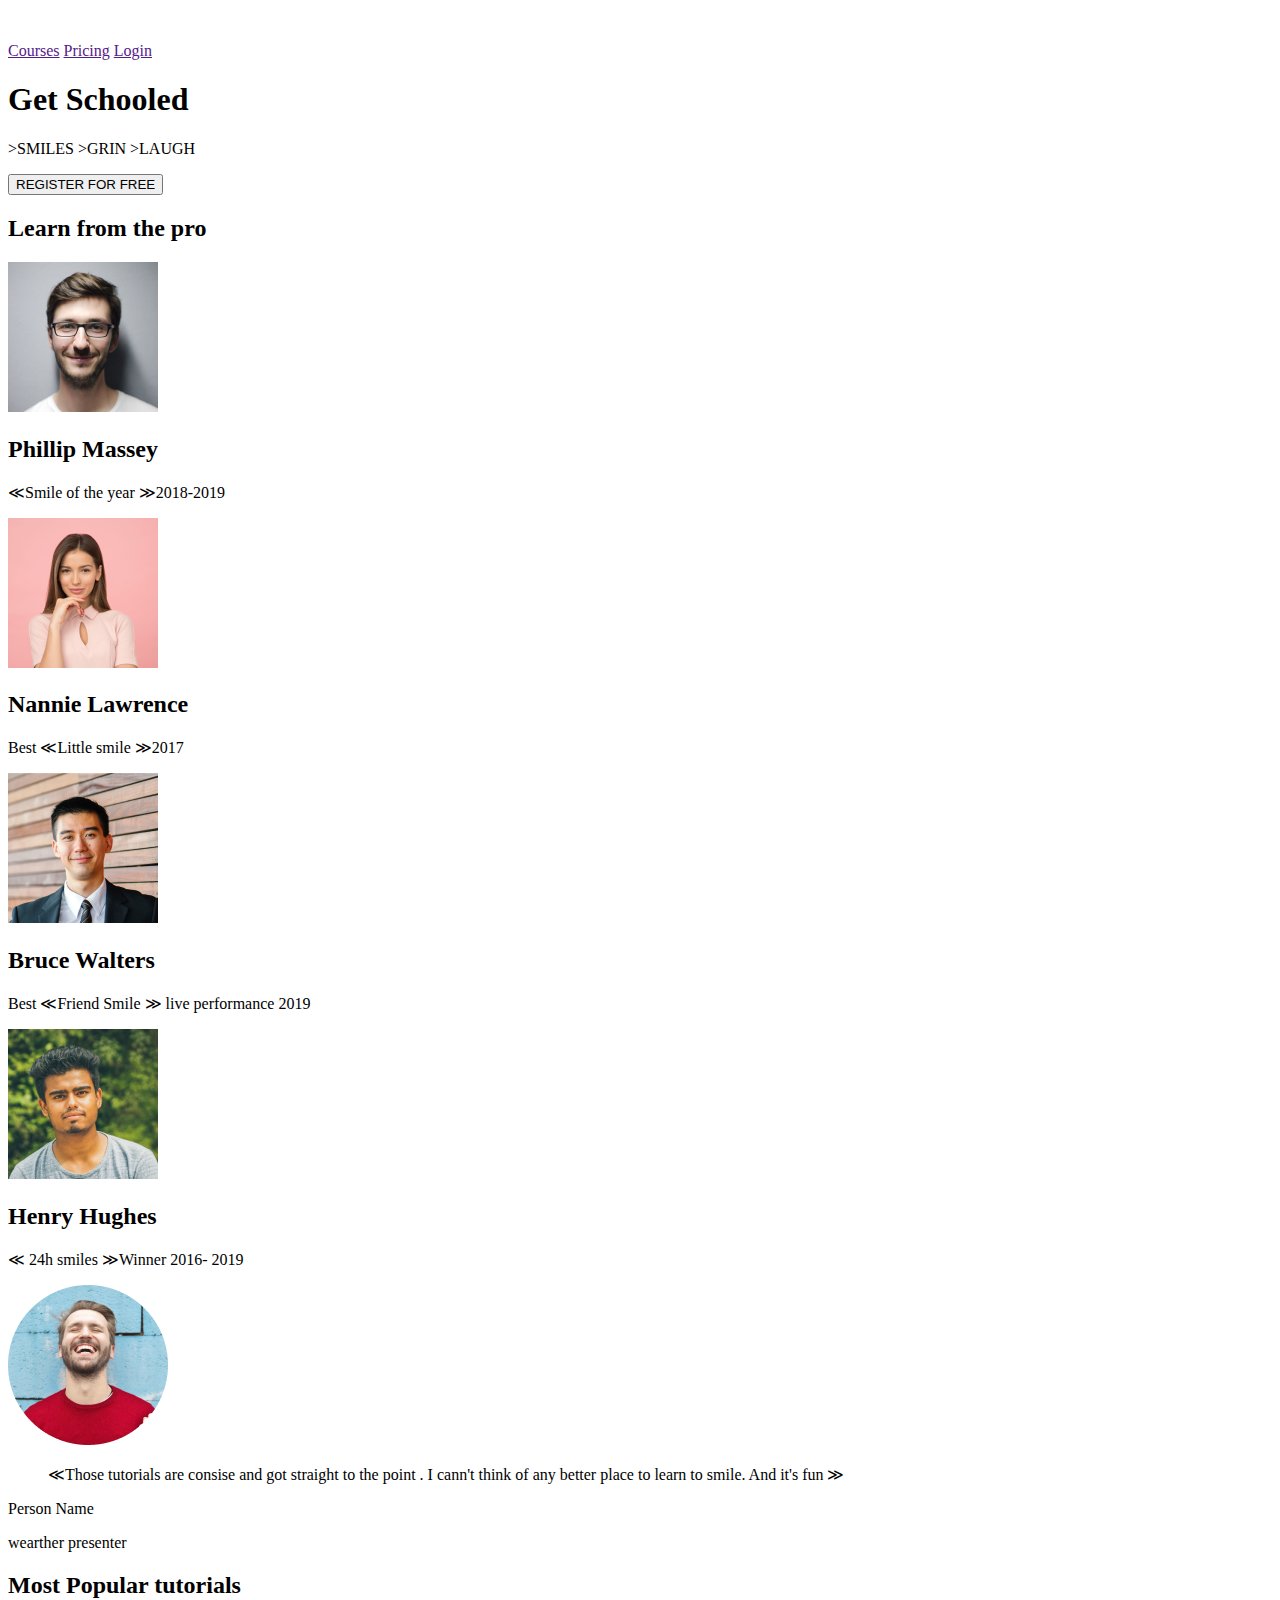
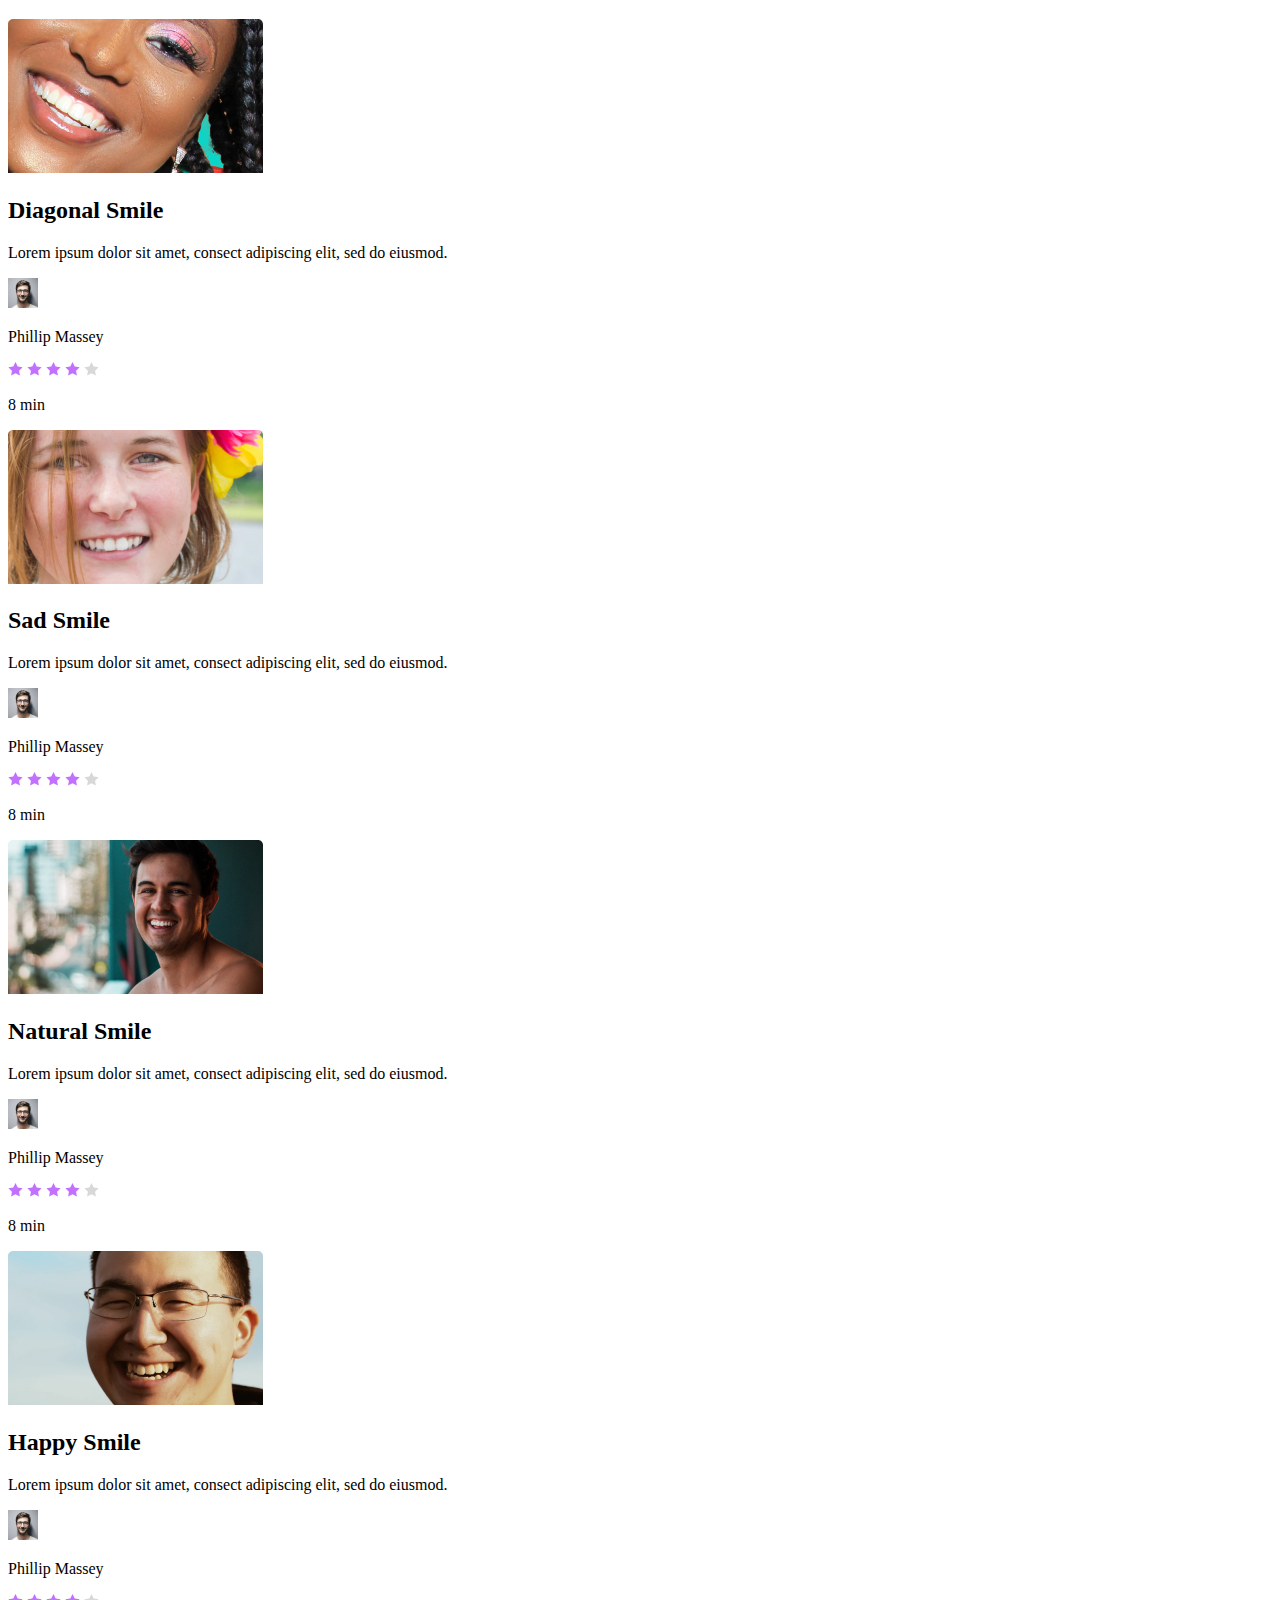
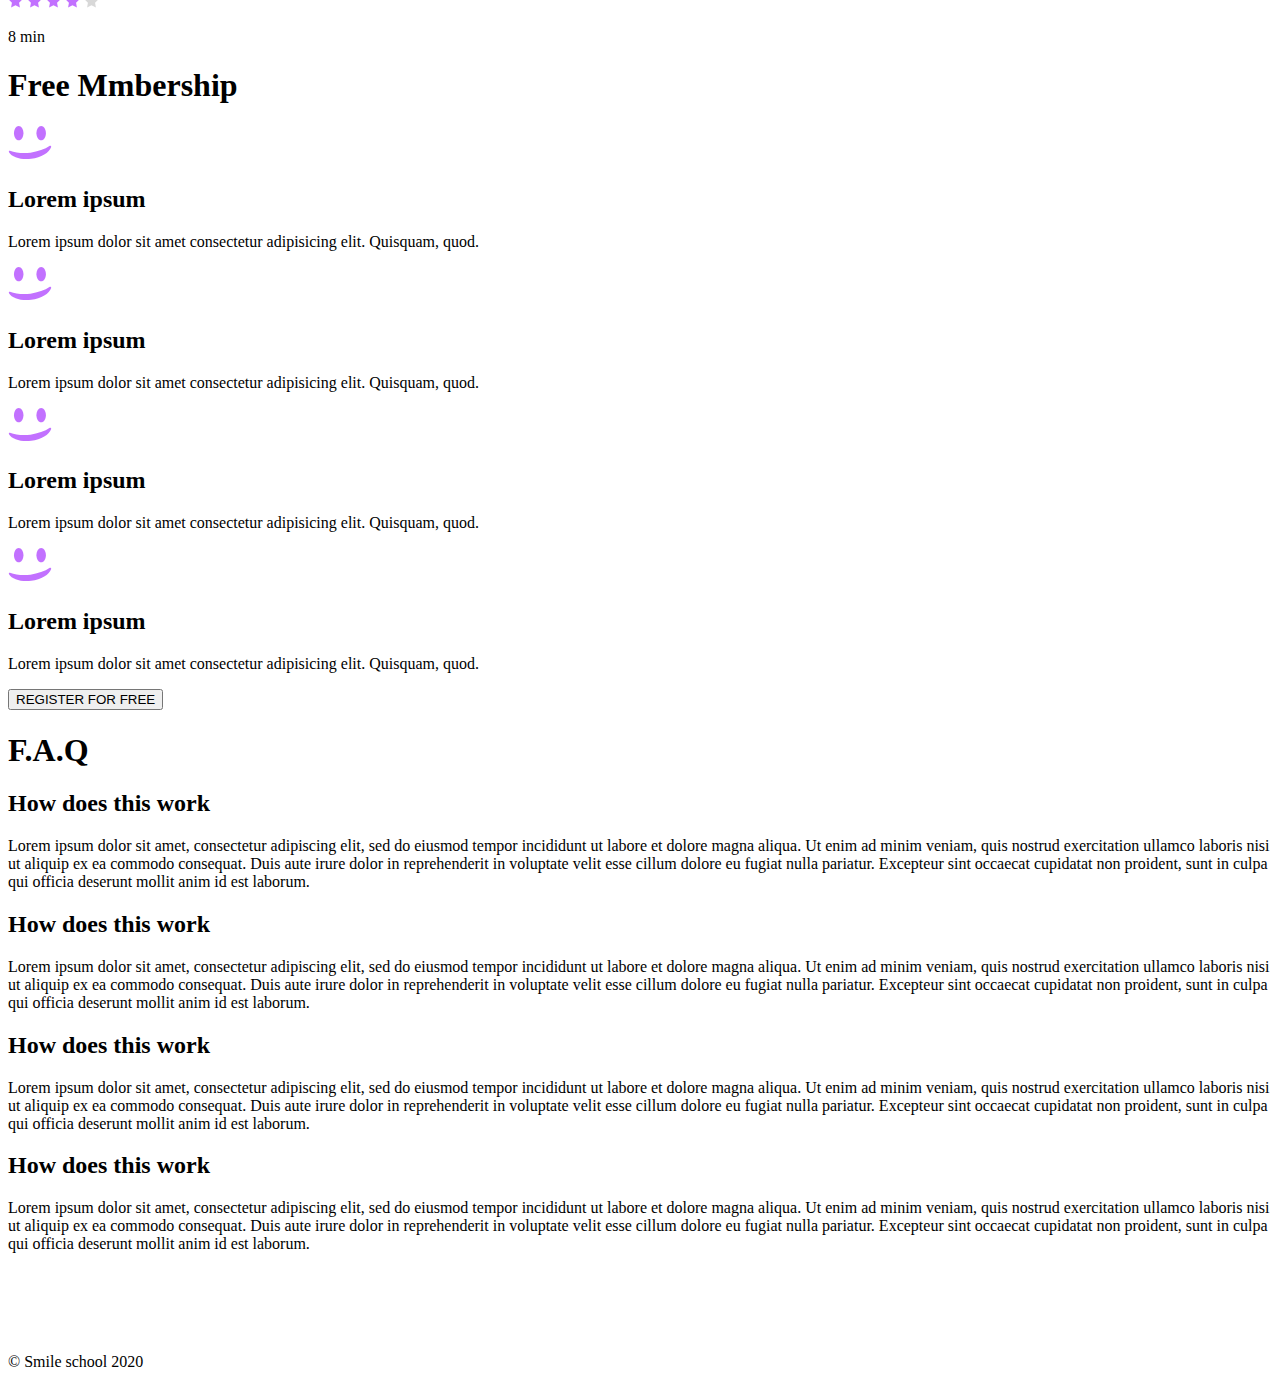
==== css-advanced/index.html @ 49c60d6b "starting css advanced" ====
<!DOCTYPE html>
<html lang="en">
  <head>
    <title></title>
  </head>
  <body>
    <header>
      <div>
        <div>
          <a href=""> <img src="images/logo.png" alt = " logo "></a>
        </div>
        <div>
          <a href="">Courses</a>
          <a href="">Pricing</a>
          <a href="">Login</a>
        </div>
      </div>
    </header>
    <main>
      <section>
        <div>
          <h1>Get Schooled</h1>
          <p>
            <span>>SMILES</span>
            <span>>GRIN</span>
            <span>>LAUGH</span>
          </p>
          
        <button>REGISTER FOR FREE</button>
        </div>
        <div>
          <h2>Learn from the pro </h2>
        </div>
        <div>
          <div>
            <img src="images/philip.png" alt="philip">
            <h2>Phillip Massey</h2>
            <p>&NestedLessLess;Smile of the year &NestedGreaterGreater;2018-2019</p>
          </div>

        <div>
            <img src="images/nannie.png" alt="nannie">
            <h2>Nannie Lawrence</h2>
            <p>Best &NestedLessLess;Little smile &NestedGreaterGreater;2017</p>
        </div>
        <div>
            <img src="images/bruce.png" alt="bruce">
            <h2>Bruce Walters</h2>
            <p> Best &NestedLessLess;Friend Smile  &NestedGreaterGreater; live performance 2019</p>
          </div>
          <div>
            <img src="images/henry.png" alt="henry">
            <h2>Henry Hughes</h2>
            <p>&NestedLessLess; 24h smiles &NestedGreaterGreater;Winner 2016- 2019</p>
          </div>
        </div>
      </section>
      <section>
        <div>
        <img src="images/avatar.png" alt="Avatar">
        <div>
          <blockquote>
            &NestedLessLess;Those tutorials  are consise and got straight to the point . I cann't think of any better place to learn to smile. And it's fun &NestedGreaterGreater; 
          </blockquote>
          <p>Person Name</p>
          <p>wearther presenter</p>
        </div>
        </div>
      </section>
      <section>
          <h2>Most Popular tutorials</h2>
        <div>
          <div>
          <img src="images/preview_diag.png" alt="diag_smile">
          <h2 class="videotitle">Diagonal Smile</h2>
          <p class="video-desc">Lorem ipsum dolor sit amet, consect adipiscing elit, sed do eiusmod.</p>
        </div>
        <div class="author">
          <img src="images/philip_sm.png" alt="philip-sm">
          <p>Phillip Massey</p>
        </div>
        <div class="rating">
          <img src="images/Star_1.svg" alt="star 1">
          <img src="images/Star_1.svg" alt="star 1">
          <img src="images/Star_1.svg" alt="star 1">
          <img src="images/Star_1.svg" alt="star 1">
          <img src="images/Star_5.svg" alt="star 5">
          
          <p>8 min </p>
        </div>
        <div>
          <img src="images/preview_sad.png" alt="sad_smile">
          <h2 class="videotitle">Sad Smile</h2>
          <p class="video-desc">Lorem ipsum dolor sit amet, consect adipiscing elit, sed do eiusmod.</p>
        </div>
        <div class="author">
          <img src="images/philip_sm.png" alt="philip-sm">
          <p>Phillip Massey</p>
        </div>
        <div class="rating">
          <img src="images/Star_1.svg" alt="star 1">
          <img src="images/Star_1.svg" alt="star 1">
          <img src="images/Star_1.svg" alt="star 1">
          <img src="images/Star_1.svg" alt="star 1">
          <img src="images/Star_5.svg" alt="star 5">
          
          <p>8 min </p>
        </div>
        <div>
          <img src="images/preview_nat.png" alt="nat_smile">
          <h2 class="videotitle">Natural Smile</h2>
          <p class="video-desc">Lorem ipsum dolor sit amet, consect adipiscing elit, sed do eiusmod.</p>
        </div>
        <div class="author">
          <img src="images/philip_sm.png" alt="philip-sm">
          <p>Phillip Massey</p>
        </div>
        <div class="rating">
          <img src="images/Star_1.svg" alt="star 1">
          <img src="images/Star_1.svg" alt="star 1">
          <img src="images/Star_1.svg" alt="star 1">
          <img src="images/Star_1.svg" alt="star 1">
          <img src="images/Star_5.svg" alt="star 5">
          
          <p>8 min </p>
        </div>
        <div>
          <img src="images/preview_hap.png" alt="hap_smile">
          <h2 class="videotitle">Happy Smile</h2>
          <p class="video-desc">Lorem ipsum dolor sit amet, consect adipiscing elit, sed do eiusmod.</p>
        </div>
        <div class="author">
          <img src="images/philip_sm.png" alt="philip-sm">
          <p>Phillip Massey</p>
        </div>
        <div class="rating">
          <img src="images/Star_1.svg" alt="star 1">
          <img src="images/Star_1.svg" alt="star 1">
          <img src="images/Star_1.svg" alt="star 1">
          <img src="images/Star_1.svg" alt="star 1">
          <img src="images/Star_5.svg" alt="star 5">
          
          <p>8 min </p>
        </div>
      </div>
      </section>
      <section>
        <h1> Free Mmbership</h1>
       <div>
        <div>
          <img src="images/smile.svg" alt="smile">
          <h2>Lorem ipsum</h2>
          <p>Lorem ipsum dolor sit amet consectetur adipisicing elit. Quisquam, quod.</p>
        </div>
        <div>
          <img src="images/smile.svg" alt="smile">
          <h2>Lorem ipsum</h2>
          <p>Lorem ipsum dolor sit amet consectetur adipisicing elit. Quisquam, quod.</p>
        </div>
      <div>
          <img src="images/smile.svg" alt="smile">
          <h2>Lorem ipsum</h2>
          <p>Lorem ipsum dolor sit amet consectetur adipisicing elit. Quisquam, quod.</p>
        </div>
        <div>
          <img src="images/smile.svg" alt="smile">
          <h2>Lorem ipsum</h2>
          <p>Lorem ipsum dolor sit amet consectetur adipisicing elit. Quisquam, quod.</p>
        </div>
        <button class="register-btn">REGISTER FOR FREE </button>
      </div>
      </section>
      <section>
        <h1>F.A.Q</h1>
        <div>
          <div class="row">
            <div>
              <h2>How does this work </h2>
              <p> Lorem ipsum dolor sit amet, consectetur adipiscing elit, sed do eiusmod tempor incididunt ut
                            labore et dolore magna aliqua. Ut enim ad minim veniam, quis nostrud exercitation ullamco
                            laboris nisi ut aliquip ex ea commodo consequat. Duis aute irure dolor in reprehenderit in
                            voluptate velit esse cillum dolore eu fugiat nulla pariatur. Excepteur sint occaecat cupidatat
                            non proident, sunt in culpa qui officia deserunt mollit anim id est laborum.
                          </p>
            </div>
            <div>
              <h2>How does this work </h2>
              <p> Lorem ipsum dolor sit amet, consectetur adipiscing elit, sed do eiusmod tempor incididunt ut
                            labore et dolore magna aliqua. Ut enim ad minim veniam, quis nostrud exercitation ullamco
                            laboris nisi ut aliquip ex ea commodo consequat. Duis aute irure dolor in reprehenderit in
                            voluptate velit esse cillum dolore eu fugiat nulla pariatur. Excepteur sint occaecat cupidatat
                            non proident, sunt in culpa qui officia deserunt mollit anim id est laborum.
                          </p>
            </div>

          </div>
          <div class="row">
            <div>
              <h2>How does this work </h2>
              <p> Lorem ipsum dolor sit amet, consectetur adipiscing elit, sed do eiusmod tempor incididunt ut
                            labore et dolore magna aliqua. Ut enim ad minim veniam, quis nostrud exercitation ullamco
                            laboris nisi ut aliquip ex ea commodo consequat. Duis aute irure dolor in reprehenderit in
                            voluptate velit esse cillum dolore eu fugiat nulla pariatur. Excepteur sint occaecat cupidatat
                            non proident, sunt in culpa qui officia deserunt mollit anim id est laborum.
                          </p>
            </div>
            <div>
              <h2>How does this work </h2>
              <p> Lorem ipsum dolor sit amet, consectetur adipiscing elit, sed do eiusmod tempor incididunt ut
                            labore et dolore magna aliqua. Ut enim ad minim veniam, quis nostrud exercitation ullamco
                            laboris nisi ut aliquip ex ea commodo consequat. Duis aute irure dolor in reprehenderit in
                            voluptate velit esse cillum dolore eu fugiat nulla pariatur. Excepteur sint occaecat cupidatat
                            non proident, sunt in culpa qui officia deserunt mollit anim id est laborum.
                          </p>
            </div>
          </div>
        </div>
      </section>
    </main>
    <footer>
       <div>
           <div>
            <img src="images/logo.png" alt="footer">
            <div>
                <a href=""><img src="images/facebook.svg" alt="facebook"></a>
                <a href=""><img src="images/twitter.svg" alt="twitter"></a>
                <a href=""><img src="images/instagram.svg" alt="instagram"></a>
            </div>
           </div>
           <p>&#169; Smile school 2020</p> 
        </div>
    </footer>
  </body>
</html>
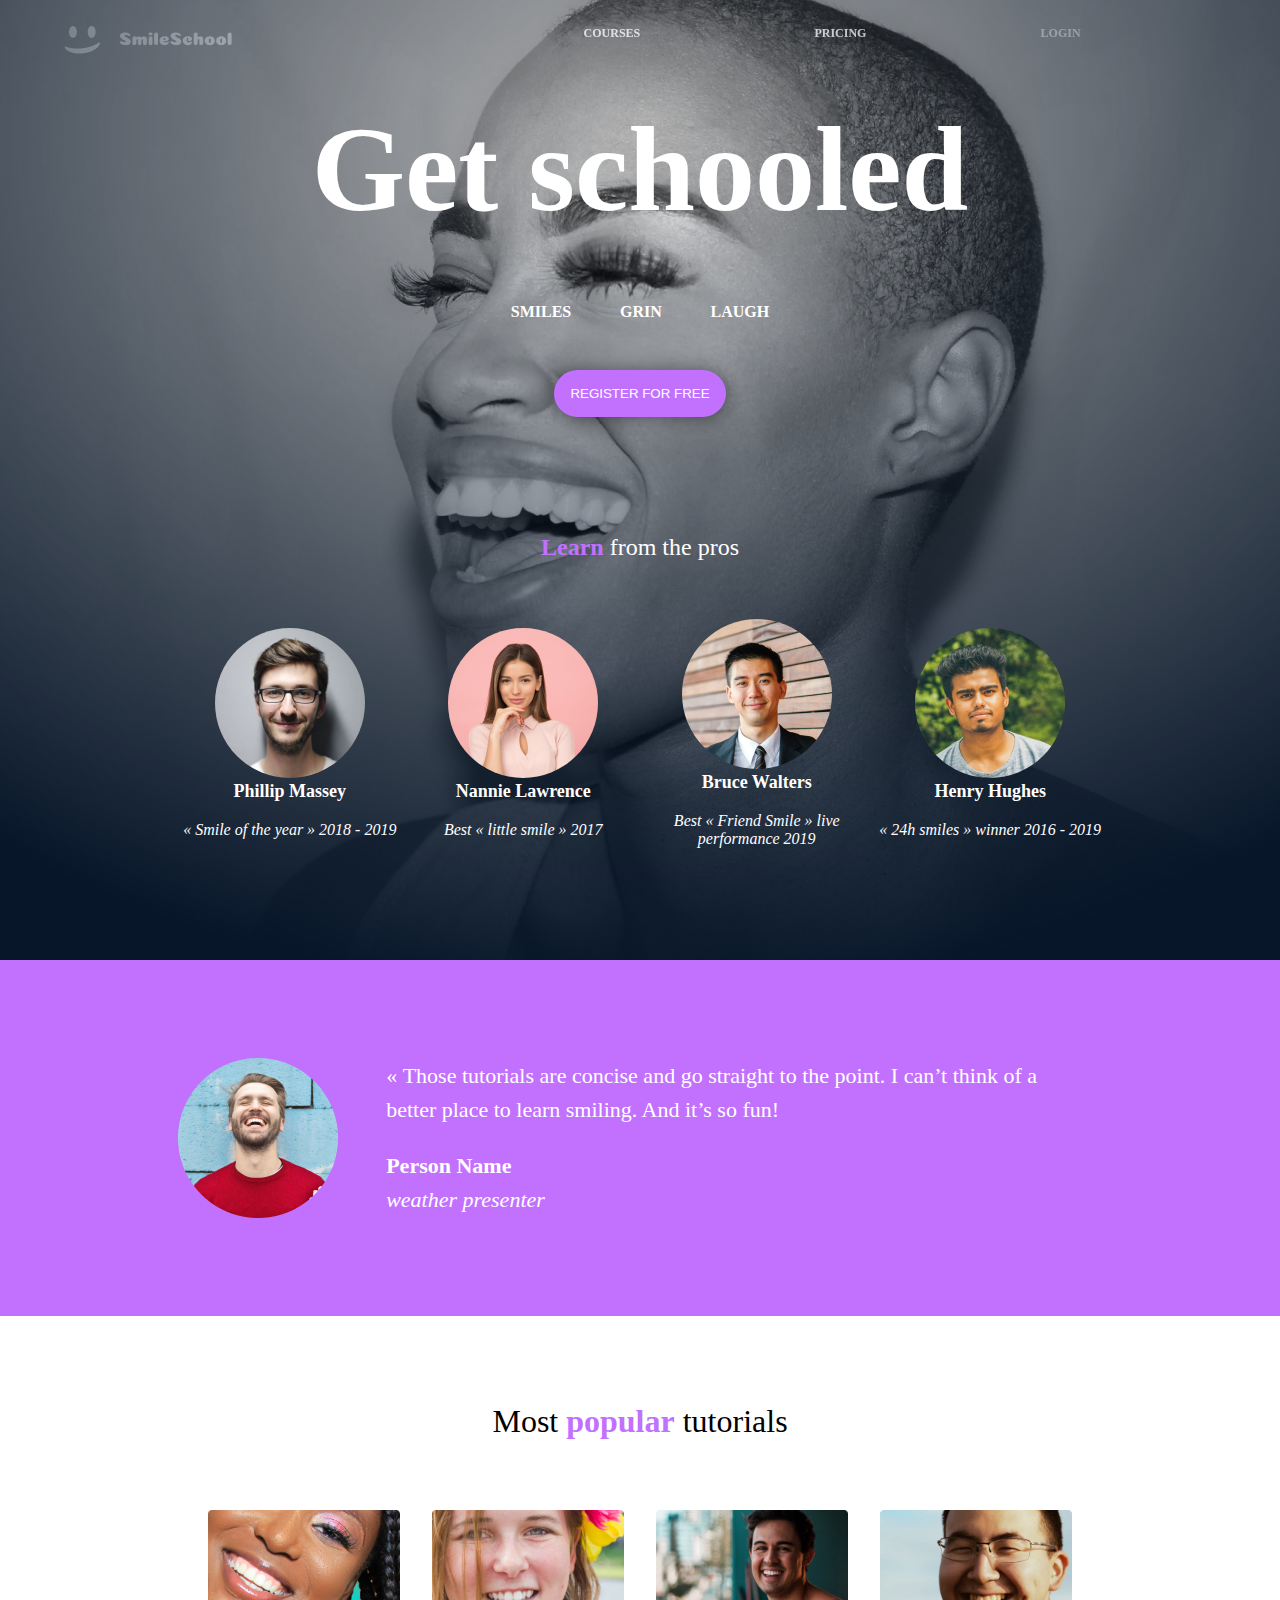
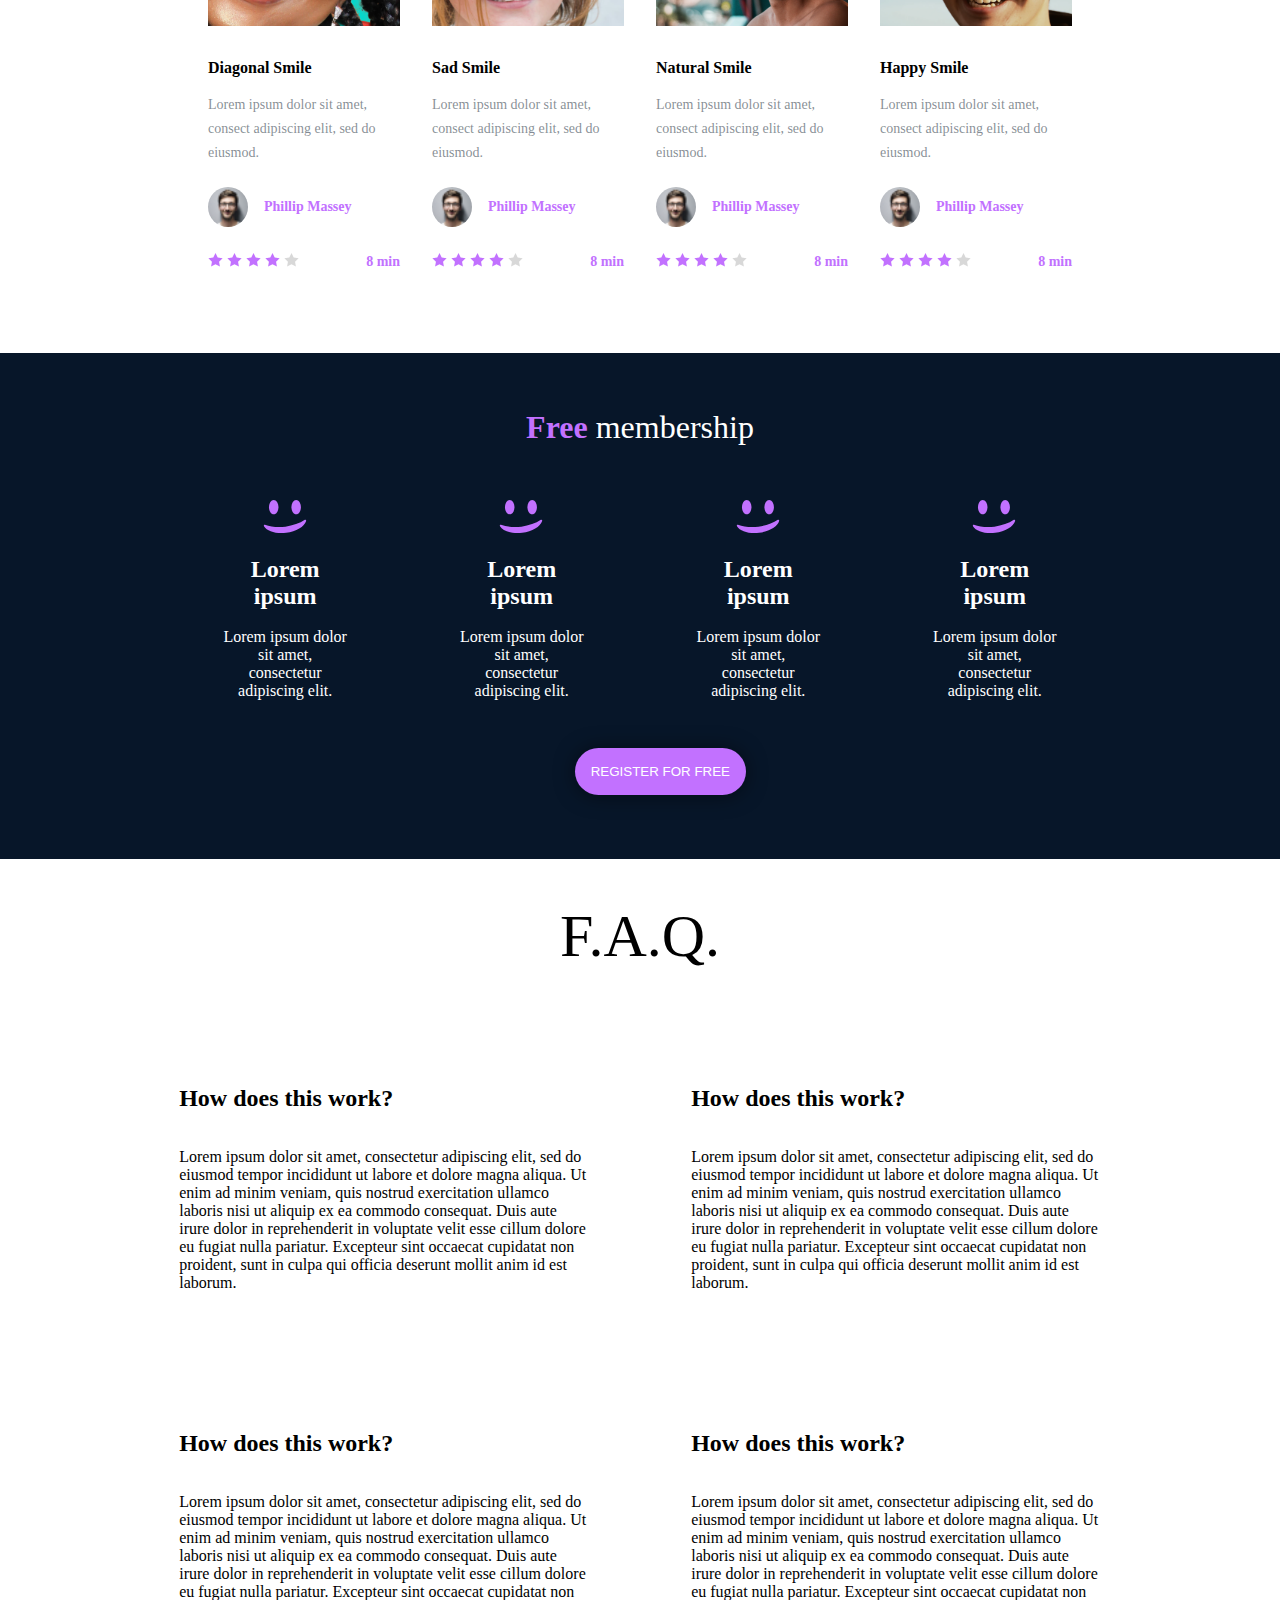
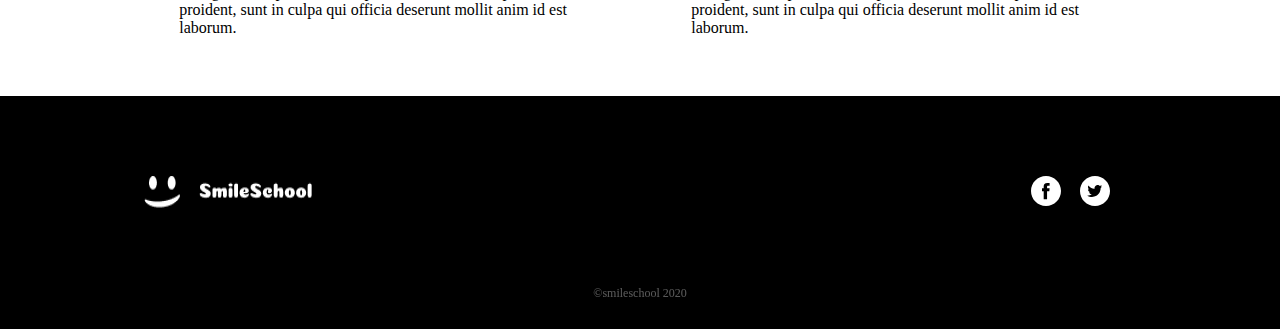
==== commit 6362cb5a: "done" ====
--- a/css-advanced/index.html
+++ b/css-advanced/index.html
@@ -1,234 +1,268 @@
 <!DOCTYPE html>
 <html lang="en">
-  <head>
-    <title></title>
-  </head>
-  <body>
+
+<head>
+    <meta charset="UTF-8">
+    <meta http-equiv="X-UA-Compatible" content="IE=edge">
+    <link rel="stylesheet" href="styles.css">
+    <title>Document</title>
+</head>
+
+<body>
     <header>
-      <div>
-        <div>
-          <a href=""> <img src="images/logo.png" alt = " logo "></a>
+        <div class="logo"><a><img src="images/logo.png" alt="logo" /></a></div>
+        <div class="nav-urls">
+            <a href="">courses</a><a href="">pricing</a><a href="">login</a>
         </div>
-        <div>
-          <a href="">Courses</a>
-          <a href="">Pricing</a>
-          <a href="">Login</a>
-        </div>
-      </div>
     </header>
     <main>
-      <section>
-        <div>
-          <h1>Get Schooled</h1>
-          <p>
-            <span>>SMILES</span>
-            <span>>GRIN</span>
-            <span>>LAUGH</span>
-          </p>
-          
-        <button>REGISTER FOR FREE</button>
-        </div>
-        <div>
-          <h2>Learn from the pro </h2>
-        </div>
-        <div>
-          <div>
-            <img src="images/philip.png" alt="philip">
-            <h2>Phillip Massey</h2>
-            <p>&NestedLessLess;Smile of the year &NestedGreaterGreater;2018-2019</p>
-          </div>
-
-        <div>
-            <img src="images/nannie.png" alt="nannie">
-            <h2>Nannie Lawrence</h2>
-            <p>Best &NestedLessLess;Little smile &NestedGreaterGreater;2017</p>
-        </div>
-        <div>
-            <img src="images/bruce.png" alt="bruce">
-            <h2>Bruce Walters</h2>
-            <p> Best &NestedLessLess;Friend Smile  &NestedGreaterGreater; live performance 2019</p>
-          </div>
-          <div>
-            <img src="images/henry.png" alt="henry">
-            <h2>Henry Hughes</h2>
-            <p>&NestedLessLess; 24h smiles &NestedGreaterGreater;Winner 2016- 2019</p>
-          </div>
-        </div>
-      </section>
-      <section>
-        <div>
-        <img src="images/avatar.png" alt="Avatar">
-        <div>
-          <blockquote>
-            &NestedLessLess;Those tutorials  are consise and got straight to the point . I cann't think of any better place to learn to smile. And it's fun &NestedGreaterGreater; 
-          </blockquote>
-          <p>Person Name</p>
-          <p>wearther presenter</p>
-        </div>
-        </div>
-      </section>
-      <section>
-          <h2>Most Popular tutorials</h2>
-        <div>
-          <div>
-          <img src="images/preview_diag.png" alt="diag_smile">
-          <h2 class="videotitle">Diagonal Smile</h2>
-          <p class="video-desc">Lorem ipsum dolor sit amet, consect adipiscing elit, sed do eiusmod.</p>
-        </div>
-        <div class="author">
-          <img src="images/philip_sm.png" alt="philip-sm">
-          <p>Phillip Massey</p>
-        </div>
-        <div class="rating">
-          <img src="images/Star_1.svg" alt="star 1">
-          <img src="images/Star_1.svg" alt="star 1">
-          <img src="images/Star_1.svg" alt="star 1">
-          <img src="images/Star_1.svg" alt="star 1">
-          <img src="images/Star_5.svg" alt="star 5">
-          
-          <p>8 min </p>
-        </div>
-        <div>
-          <img src="images/preview_sad.png" alt="sad_smile">
-          <h2 class="videotitle">Sad Smile</h2>
-          <p class="video-desc">Lorem ipsum dolor sit amet, consect adipiscing elit, sed do eiusmod.</p>
-        </div>
-        <div class="author">
-          <img src="images/philip_sm.png" alt="philip-sm">
-          <p>Phillip Massey</p>
-        </div>
-        <div class="rating">
-          <img src="images/Star_1.svg" alt="star 1">
-          <img src="images/Star_1.svg" alt="star 1">
-          <img src="images/Star_1.svg" alt="star 1">
-          <img src="images/Star_1.svg" alt="star 1">
-          <img src="images/Star_5.svg" alt="star 5">
-          
-          <p>8 min </p>
-        </div>
-        <div>
-          <img src="images/preview_nat.png" alt="nat_smile">
-          <h2 class="videotitle">Natural Smile</h2>
-          <p class="video-desc">Lorem ipsum dolor sit amet, consect adipiscing elit, sed do eiusmod.</p>
-        </div>
-        <div class="author">
-          <img src="images/philip_sm.png" alt="philip-sm">
-          <p>Phillip Massey</p>
-        </div>
-        <div class="rating">
-          <img src="images/Star_1.svg" alt="star 1">
-          <img src="images/Star_1.svg" alt="star 1">
-          <img src="images/Star_1.svg" alt="star 1">
-          <img src="images/Star_1.svg" alt="star 1">
-          <img src="images/Star_5.svg" alt="star 5">
-          
-          <p>8 min </p>
-        </div>
-        <div>
-          <img src="images/preview_hap.png" alt="hap_smile">
-          <h2 class="videotitle">Happy Smile</h2>
-          <p class="video-desc">Lorem ipsum dolor sit amet, consect adipiscing elit, sed do eiusmod.</p>
-        </div>
-        <div class="author">
-          <img src="images/philip_sm.png" alt="philip-sm">
-          <p>Phillip Massey</p>
-        </div>
-        <div class="rating">
-          <img src="images/Star_1.svg" alt="star 1">
-          <img src="images/Star_1.svg" alt="star 1">
-          <img src="images/Star_1.svg" alt="star 1">
-          <img src="images/Star_1.svg" alt="star 1">
-          <img src="images/Star_5.svg" alt="star 5">
-          
-          <p>8 min </p>
-        </div>
-      </div>
-      </section>
-      <section>
-        <h1> Free Mmbership</h1>
-       <div>
-        <div>
-          <img src="images/smile.svg" alt="smile">
-          <h2>Lorem ipsum</h2>
-          <p>Lorem ipsum dolor sit amet consectetur adipisicing elit. Quisquam, quod.</p>
-        </div>
-        <div>
-          <img src="images/smile.svg" alt="smile">
-          <h2>Lorem ipsum</h2>
-          <p>Lorem ipsum dolor sit amet consectetur adipisicing elit. Quisquam, quod.</p>
-        </div>
-      <div>
-          <img src="images/smile.svg" alt="smile">
-          <h2>Lorem ipsum</h2>
-          <p>Lorem ipsum dolor sit amet consectetur adipisicing elit. Quisquam, quod.</p>
-        </div>
-        <div>
-          <img src="images/smile.svg" alt="smile">
-          <h2>Lorem ipsum</h2>
-          <p>Lorem ipsum dolor sit amet consectetur adipisicing elit. Quisquam, quod.</p>
-        </div>
-        <button class="register-btn">REGISTER FOR FREE </button>
-      </div>
-      </section>
-      <section>
-        <h1>F.A.Q</h1>
-        <div>
-          <div class="row">
-            <div>
-              <h2>How does this work </h2>
-              <p> Lorem ipsum dolor sit amet, consectetur adipiscing elit, sed do eiusmod tempor incididunt ut
-                            labore et dolore magna aliqua. Ut enim ad minim veniam, quis nostrud exercitation ullamco
-                            laboris nisi ut aliquip ex ea commodo consequat. Duis aute irure dolor in reprehenderit in
-                            voluptate velit esse cillum dolore eu fugiat nulla pariatur. Excepteur sint occaecat cupidatat
-                            non proident, sunt in culpa qui officia deserunt mollit anim id est laborum.
-                          </p>
-            </div>
-            <div>
-              <h2>How does this work </h2>
-              <p> Lorem ipsum dolor sit amet, consectetur adipiscing elit, sed do eiusmod tempor incididunt ut
-                            labore et dolore magna aliqua. Ut enim ad minim veniam, quis nostrud exercitation ullamco
-                            laboris nisi ut aliquip ex ea commodo consequat. Duis aute irure dolor in reprehenderit in
-                            voluptate velit esse cillum dolore eu fugiat nulla pariatur. Excepteur sint occaecat cupidatat
-                            non proident, sunt in culpa qui officia deserunt mollit anim id est laborum.
-                          </p>
-            </div>
-
-          </div>
-          <div class="row">
-            <div>
-              <h2>How does this work </h2>
-              <p> Lorem ipsum dolor sit amet, consectetur adipiscing elit, sed do eiusmod tempor incididunt ut
-                            labore et dolore magna aliqua. Ut enim ad minim veniam, quis nostrud exercitation ullamco
-                            laboris nisi ut aliquip ex ea commodo consequat. Duis aute irure dolor in reprehenderit in
-                            voluptate velit esse cillum dolore eu fugiat nulla pariatur. Excepteur sint occaecat cupidatat
-                            non proident, sunt in culpa qui officia deserunt mollit anim id est laborum.
-                          </p>
-            </div>
-            <div>
-              <h2>How does this work </h2>
-              <p> Lorem ipsum dolor sit amet, consectetur adipiscing elit, sed do eiusmod tempor incididunt ut
-                            labore et dolore magna aliqua. Ut enim ad minim veniam, quis nostrud exercitation ullamco
-                            laboris nisi ut aliquip ex ea commodo consequat. Duis aute irure dolor in reprehenderit in
-                            voluptate velit esse cillum dolore eu fugiat nulla pariatur. Excepteur sint occaecat cupidatat
-                            non proident, sunt in culpa qui officia deserunt mollit anim id est laborum.
-                          </p>
-            </div>
-          </div>
-        </div>
-      </section>
+        <section class="header-section">
+            <div class="schooled">
+                <h1 class="schooled-title">
+                    Get schooled
+                </h1>
+                <p class="schooled-text">
+                    <span>SMILES</span>
+                    <span>GRIN</span>
+                    <span>LAUGH</span>
+                </p>
+                <button class="register-btn">REGISTER FOR FREE</button>
+            </div>
+            <div class="pros">
+                <h2 class="pros-title"><span class="secondary-color">Learn</span> from the pros</h2>
+                <div class="pros-block">
+                    <div class="pros-card">
+                        <img src="images/philip.png" alt="philip">
+                        <h3>Phillip Massey</h3>
+                        <p>« Smile of the year » 2018 - 2019</p>
+                    </div>
+                    <div class="pros-card">
+                        <img src="images/nannie.png" alt="nannie">
+                        <h3>Nannie Lawrence</h3>
+                        <p>Best « little smile » 2017</p>
+                    </div>
+                    <div class="pros-card">
+                        <img src="images/bruce.png" alt="bruce">
+                        <h3>Bruce Walters</h3>
+                        <p>Best « Friend Smile » live performance 2019</p>
+                    </div>
+                    <div class="pros-card">
+                        <img src="images/henry.png" alt="henry">
+                        <h3>Henry Hughes</h3>
+                        <p>« 24h smiles » winner 2016 - 2019</p>
+                    </div>
+                </div>
+            </div>
+        </section>
+        <section class="presenter-section">
+            <div class="presenter-block">
+                <img src="images/avatar.png" alt="avatar">
+                <div>
+                    <blockquote>
+                        « Those tutorials are concise and go straight to the point. I can’t think of a better
+                        place to learn smiling. And it’s so fun!
+                    </blockquote>
+                    <p class="person-name">Person Name</p>
+                    <p class="weather">weather presenter</p>
+                </div>
+            </div>
+        </section>
+        <section class="videos-section">
+            <h1>Most <span class="secondary-color">popular</span> tutorials</h1>
+            <div class="videos-list">
+                <div class="video-card">
+                    <img src="images/preview_diag.png" alt="">
+                    <a class="play" href="#"><img src="images/play.png" alt=""></a>
+                    <h2 class="video-title">
+                        Diagonal Smile
+                    </h2>
+                    <p class="video-desc">
+                        Lorem ipsum dolor sit amet, consect adipiscing elit, sed do eiusmod.
+                    </p>
+                    <div class="author">
+                        <img class="author-img" src="images/philip_sm.png" alt="philip_sm">
+                        <h3 class="author-name">Phillip Massey</h3>
+                    </div>
+                    <div class="rating-duration">
+                        <div class="rating">
+                            <img src="images/Star_1.svg" alt="Star_1">
+                            <img src="images/Star_1.svg" alt="Star_1">
+                            <img src="images/Star_1.svg" alt="Star_1">
+                            <img src="images/Star_1.svg" alt="Star_1">
+                            <img src="images/Star_5.svg" alt="Star_5">
+                        </div>
+                        <p class="duration">8 min</p>
+                    </div>
+                </div>
+                <div class="video-card">
+                    <img src="images/preview_sad.png" alt="">
+                    <a class="play" href="#"><img src="images/play.png" alt=""></a>
+                    <h2 class="video-title">
+                        Sad Smile
+                    </h2>
+                    <p class="video-desc">
+                        Lorem ipsum dolor sit amet, consect adipiscing elit, sed do eiusmod.
+                    </p>
+                    <div class="author">
+                        <img class="author-img" src="images/philip_sm.png" alt="philip_sm">
+                        <h3 class="author-name">Phillip Massey</h3>
+                    </div>
+                    <div class="rating-duration">
+                        <div class="rating">
+                            <img src="images/Star_1.svg" alt="Star_1">
+                            <img src="images/Star_1.svg" alt="Star_1">
+                            <img src="images/Star_1.svg" alt="Star_1">
+                            <img src="images/Star_1.svg" alt="Star_1">
+                            <img src="images/Star_5.svg" alt="Star_5">
+                        </div>
+                        <p class="duration">8 min</p>
+                    </div>
+                </div>
+                <div class="video-card">
+                    <img src="images/preview_nat.png" alt="">
+                    <a class="play" href="#"><img src="images/play.png" alt=""></a>
+                    <h2 class="video-title">
+                        Natural Smile
+                    </h2>
+                    <p class="video-desc">
+                        Lorem ipsum dolor sit amet, consect adipiscing elit, sed do eiusmod.
+                    </p>
+                    <div class="author">
+                        <img class="author-img" src="images/philip_sm.png" alt="philip_sm">
+                        <h3 class="author-name">Phillip Massey</h3>
+                    </div>
+                    <div class="rating-duration">
+                        <div class="rating">
+                            <img src="images/Star_1.svg" alt="Star_1">
+                            <img src="images/Star_1.svg" alt="Star_1">
+                            <img src="images/Star_1.svg" alt="Star_1">
+                            <img src="images/Star_1.svg" alt="Star_1">
+                            <img src="images/Star_5.svg" alt="Star_5">
+                        </div>
+                        <p class="duration">8 min</p>
+                    </div>
+                </div>
+                <div class="video-card">
+                    <img src="images/preview_hap.png" alt="">
+                    <a class="play" href="#"><img src="images/play.png" alt=""></a>
+                    <h2 class="video-title">
+                        Happy Smile
+                    </h2>
+                    <p class="video-desc">
+                        Lorem ipsum dolor sit amet, consect adipiscing elit, sed do eiusmod.
+                    </p>
+                    <div class="author">
+                        <img class="author-img" src="images/philip_sm.png" alt="philip_sm">
+                        <h3 class="author-name">Phillip Massey</h3>
+                    </div>
+                    <div class="rating-duration">
+                        <div class="rating">
+                            <img src="images/Star_1.svg" alt="Star_1">
+                            <img src="images/Star_1.svg" alt="Star_1">
+                            <img src="images/Star_1.svg" alt="Star_1">
+                            <img src="images/Star_1.svg" alt="Star_1">
+                            <img src="images/Star_5.svg" alt="Star_5">
+                        </div>
+                        <p class="duration">8 min</p>
+                    </div>
+                </div>
+            </div>
+        </section>
+        <section class="membership-section">
+            <h1><span class="secondary-color">Free</span> membership</h1>
+            <div class="memberships">
+                <div class="membership-card">
+                    <img src="images/smile.svg" alt="smile">
+                    <h2>Lorem ipsum</h2>
+                    <p>
+                        Lorem ipsum dolor sit amet, consectetur adipiscing elit.
+                    </p>
+                </div>
+                <div class="membership-card">
+                    <img src="images/smile.svg" alt="smile">
+                    <h2>Lorem ipsum</h2>
+                    <p>
+                        Lorem ipsum dolor sit amet, consectetur adipiscing elit.
+                    </p>
+                </div>
+                <div class="membership-card">
+                    <img src="images/smile.svg" alt="smile">
+                    <h2>Lorem ipsum</h2>
+                    <p>
+                        Lorem ipsum dolor sit amet, consectetur adipiscing elit.
+                    </p>
+                </div>
+                <div class="membership-card">
+                    <img src="images/smile.svg" alt="smile">
+                    <h2>Lorem ipsum</h2>
+                    <p>
+                        Lorem ipsum dolor sit amet, consectetur adipiscing elit.
+                    </p>
+                </div>
+            </div>
+            <button class="register-btn">REGISTER FOR FREE</button>
+        </section>
+        <section class="faq-section">
+            <h1>F.A.Q.</h1>
+            <div class="faq-list">
+                <div class="faq-item">
+                    <h2>How does this work?</h2>
+                    <p>
+                        Lorem ipsum dolor sit amet, consectetur adipiscing elit, sed do eiusmod tempor incididunt ut
+                        labore et dolore magna aliqua. Ut enim ad minim veniam, quis nostrud exercitation ullamco
+                        laboris nisi ut aliquip ex ea commodo consequat. Duis aute irure dolor in reprehenderit in
+                        voluptate velit esse cillum dolore eu fugiat nulla pariatur. Excepteur sint occaecat cupidatat
+                        non proident, sunt in culpa qui officia deserunt mollit anim id est laborum.
+                    </p>
+                </div>
+                <div class="faq-item">
+                    <h2>How does this work?</h2>
+                    <p>
+                        Lorem ipsum dolor sit amet, consectetur adipiscing elit, sed do eiusmod tempor incididunt ut
+                        labore et dolore magna aliqua. Ut enim ad minim veniam, quis nostrud exercitation ullamco
+                        laboris nisi ut aliquip ex ea commodo consequat. Duis aute irure dolor in reprehenderit in
+                        voluptate velit esse cillum dolore eu fugiat nulla pariatur. Excepteur sint occaecat cupidatat
+                        non proident, sunt in culpa qui officia deserunt mollit anim id est laborum.
+                    </p>
+                </div>
+            </div>
+            <div class="faq-list">
+                <div class="faq-item">
+                    <h2>How does this work?</h2>
+                    <p>
+                        Lorem ipsum dolor sit amet, consectetur adipiscing elit, sed do eiusmod tempor incididunt ut
+                        labore et dolore magna aliqua. Ut enim ad minim veniam, quis nostrud exercitation ullamco
+                        laboris nisi ut aliquip ex ea commodo consequat. Duis aute irure dolor in reprehenderit in
+                        voluptate velit esse cillum dolore eu fugiat nulla pariatur. Excepteur sint occaecat cupidatat
+                        non proident, sunt in culpa qui officia deserunt mollit anim id est laborum.
+                    </p>
+                </div>
+                <div class="faq-item">
+                    <h2>How does this work?</h2>
+                    <p>
+                        Lorem ipsum dolor sit amet, consectetur adipiscing elit, sed do eiusmod tempor incididunt ut
+                        labore et dolore magna aliqua. Ut enim ad minim veniam, quis nostrud exercitation ullamco
+                        laboris nisi ut aliquip ex ea commodo consequat. Duis aute irure dolor in reprehenderit in
+                        voluptate velit esse cillum dolore eu fugiat nulla pariatur. Excepteur sint occaecat cupidatat
+                        non proident, sunt in culpa qui officia deserunt mollit anim id est laborum.
+                    </p>
+                </div>
+            </div>
+        </section>
     </main>
     <footer>
-       <div>
-           <div>
-            <img src="images/logo.png" alt="footer">
-            <div>
-                <a href=""><img src="images/facebook.svg" alt="facebook"></a>
-                <a href=""><img src="images/twitter.svg" alt="twitter"></a>
-                <a href=""><img src="images/instagram.svg" alt="instagram"></a>
-            </div>
-           </div>
-           <p>&#169; Smile school 2020</p> 
+        <div class="ft-container">
+            <div class="nav-ft">
+                <img src="images/logo.png" alt="">
+                <div>
+                    <a href=""><img src="images/facebook.svg" alt=""></a>
+                    <a href=""><img src="images/twitter.svg" alt=""></a>
+                    <a href=""><img src="images/Combined Shape.svg" alt=""></a>
+                </div>
+            </div>
+            <p>©smileschool 2020</p>
         </div>
     </footer>
-  </body>
+</body>
+
 </html>--- a/css-advanced/styles.css
+++ b/css-advanced/styles.css
@@ -0,0 +1,357 @@
+body{
+    font-family:'Times New Roman', Times, serif;
+    font-style:normal;
+}
+header{
+    display: flex;
+    flex: auto;
+    background-image:url("./images/banner.png");
+    flex-direction: row;
+    padding: 2% 5% 2% 5%;
+    filter:grayscale(100%);
+    position:absolute;
+    left:-0.025%;
+    right:-0.025%;
+    top: 0%;
+    bottom: -26.48%;
+}
+
+header .logo{
+  flex:2;
+  z-index:10;
+  color:white;
+}
+
+header .nav-urls{
+    flex: 4;
+    font-weight: 700;
+    font-size: 12px;
+    line-height: 15px;
+    text-transform: uppercase;
+    z-index: 1;
+    display: flex;
+    justify-content: space-evenly;
+}
+
+header .nav-urls a {
+  margin-left: 5%;
+  margin-right: 5%;
+  text-decoration: none;
+  color: white;
+}
+    /* position: absolute; */
+
+.header-section{
+  left: 20%;
+  right: 20%;
+  display: flex;
+  flex-direction: column;
+  margin-bottom: -2.6rem;
+  background-blend-mode: color;
+  background: rgba(0, 0, 0, 1);
+  background: radial-gradient(
+    85.9% 85.9% at 50% 14.1%,
+    rgba(41, 48, 61, 0.0001) 0%,
+    #071629 100%
+  );
+  color: white;
+}
+.schooled {
+    display: flex;
+    flex-direction: column;
+    padding-top: 5rem;
+}
+.schooled-title {
+    height: 151px;
+    font-weight: 700;
+    font-size: 120px;
+    line-height: 20px;
+    color: #ffffff;
+    text-align: center;
+}
+.schooled-text {
+  height: 20px;
+  position: relative;
+  margin-top: -7%;
+  text-align: center;
+  font-weight: 700;
+  font-size: 16px;
+  line-height: 20px;
+  color: #ffffff;
+  display: flex;
+  justify-content: space-around;
+  margin-left: 38%;
+  margin-right: 38%;
+}
+
+.register-btn {
+  background: #c271ff;
+  border-radius: 25px;
+  border: none;
+  padding: 0.7rem;
+  color: white;
+  font-weight: 500;
+  box-shadow: 0px 1px 20px rgba(0, 0, 0, 0.5);
+  position: relative;
+  align-self: center;
+  margin: 2rem;
+  padding: 1rem;
+}
+.register-btn:hover{
+  background-color: lightblue;
+  color:black;
+  cursor:pointer;
+}
+.secondary-color {
+  color: #c271ff;
+}
+.pros {
+  padding: 2%;
+  display: flex;
+  flex-direction: column;
+}
+.pros-title {
+  position: relative;
+  align-self: center;
+  padding: 2rem;
+  font-weight: 300;
+  line-height: 40px;
+}
+.pros-title .secondary-color {
+  font-weight: 700;
+}
+.pros-block {
+  display: flex;
+  flex-direction: row;
+  justify-content: center;
+}
+.pros-card {
+  width: 19%;
+  /* padding: 1.5% 4% 1.5% 4%;*/
+  margin-bottom: 7rem;
+  display: flex;
+  flex-direction: column;
+  justify-content: center;
+  align-items: center;
+}
+.pros img {
+  border-radius: 50%;
+  max-width: 80%;
+}
+.pros-card h3 {
+  font-weight: 900;
+  font-size: 18px;
+  margin-top: 0.2rem;
+  margin-bottom: 0.2rem;
+  text-align: center;
+}
+.pros-card p {
+  font-style: italic;
+  text-align: center;
+  font-size: 16px;
+}
+main {
+  position: relative;
+  display: flex;
+  flex-direction: column;
+  margin: -8px;
+}
+
+.presenter-section {
+  /* position: absolute; */
+  background-color: #c271ff;
+  padding: 6%;
+}
+.presenter-block {
+  display: flex;
+  flex-direction: row;
+  justify-content: center;
+  align-items: center;
+  color: white;
+  padding-left: 9%;
+  padding-right: 9%;
+}
+.presenter-block img {
+  width: 160px;
+  height: 160px;
+  margin-right: 3rem;
+}
+.presenter-block blockquote {
+  font-weight: 400;
+  font-size: 22px;
+  line-height: 34px;
+  margin-left: 0;
+}
+.presenter-block .person-name {
+  font-weight: 700;
+  font-size: 22px;
+  line-height: 34px;
+  margin-bottom: 0;
+}
+.presenter-block .weather {
+  font-style: italic;
+  font-weight: 400;
+  font-size: 22px;
+  line-height: 34px;
+  margin-top: 0;
+}
+.videos-section {
+  display: flex;
+  flex-direction: column;
+  padding-top: 3rem;
+  padding-bottom: 3rem;
+}
+.videos-section h1,
+.membership-section h1,
+.faq-section h1 {
+  text-align: center;
+}
+.videos-section h1 {
+  font-weight: 300;
+  font-size: 32px;
+  line-height: 40px;
+  padding-top: 1rem;
+  padding-bottom: 2rem;
+}
+.faq-section h1 {
+  font-weight: 300;
+  font-size: 60px;
+  line-height: 75px;
+}
+.videos-list {
+  display: flex;
+  flex-direction: row;
+  justify-content: center;
+}
+.video-card {
+  padding: 1rem;
+  display: flex;
+  flex-direction: column;
+  max-width: 15%;
+}
+.video-card h2 {
+  font-weight: 700;
+  font-size: 16px;
+  line-height: 20px;
+  margin-bottom: 0.1rem;
+}
+.video-card .video-desc {
+  font-weight: 400;
+  font-size: 14px;
+  line-height: 24px;
+  color: rgba(7, 22, 41, 0.501584);
+}
+.video-card .play {
+  position: relative;
+  top: -23%;
+  left: 33%;
+}
+.video-card .author {
+  display: flex;
+  align-items: center;
+}
+.author img {
+  border-radius: 50%;
+  width: 40px;
+  height: 40px;
+}
+.author h3 {
+  font-weight: 600;
+  font-size: 14px;
+  line-height: 27px;
+  /* identical to box height, or 193% */
+  color: #c271ff;
+  margin-left: 1rem;
+}
+.rating-duration {
+  display: flex;
+  justify-content: space-between;
+  align-items: center;
+}
+.duration {
+  font-weight: 600;
+  font-size: 14px;
+  line-height: 27px;
+  /* identical to box height, or 193% */
+  text-align: right;
+  color: #c271ff;
+}
+.membership-section {
+  color: white;
+  background: #071629;
+  padding: 2rem;
+}
+.membership-section .secondary-color,
+.videos-section .secondary-color {
+  font-weight: 700;
+  font-size: 32px;
+  line-height: 40px;
+  text-align: center;
+}
+.membership-section h1 {
+  font-weight: 300;
+  font-size: 32px;
+  line-height: 40px;
+  text-align: center;
+  padding-bottom: 2rem;
+}
+.membership-section button {
+  left: 42%;
+}
+.memberships {
+  display: flex;
+  justify-content: space-evenly;
+  padding-left: 5rem;
+  padding-right: 5rem;
+}
+.membership-card {
+  display: flex;
+  flex-direction: column;
+  max-width: 12%;
+  align-items: center;
+  text-align: center;
+}
+.membership-card h2 {
+  margin-bottom: 0.1rem;
+}
+
+.faq-list {
+  display: flex;
+  padding-left: 10%;
+  padding-right: 10%;
+}
+.faq-item {
+  display: flex;
+  flex: 50%;
+  flex-direction: column;
+  width: 50%;
+  padding: 5%;
+}
+footer {
+  background: black;
+  padding: 1rem;
+  margin: -8px;
+}
+.ft-container {
+  display: flex;
+  flex-direction: column;
+}
+.nav-ft {
+  display: flex;
+  justify-content: space-between;
+  padding: 4rem 8rem 4rem 8rem;
+}
+
+.nav-ft div a {
+  margin-left: 0.4rem;
+  margin-right: 0.5rem;
+}
+
+.ft-container p {
+  color: white;
+  opacity: 0.35;
+  text-align: center;
+  font-weight: 400;
+  font-size: 12px;
+  line-height: 15px;
+}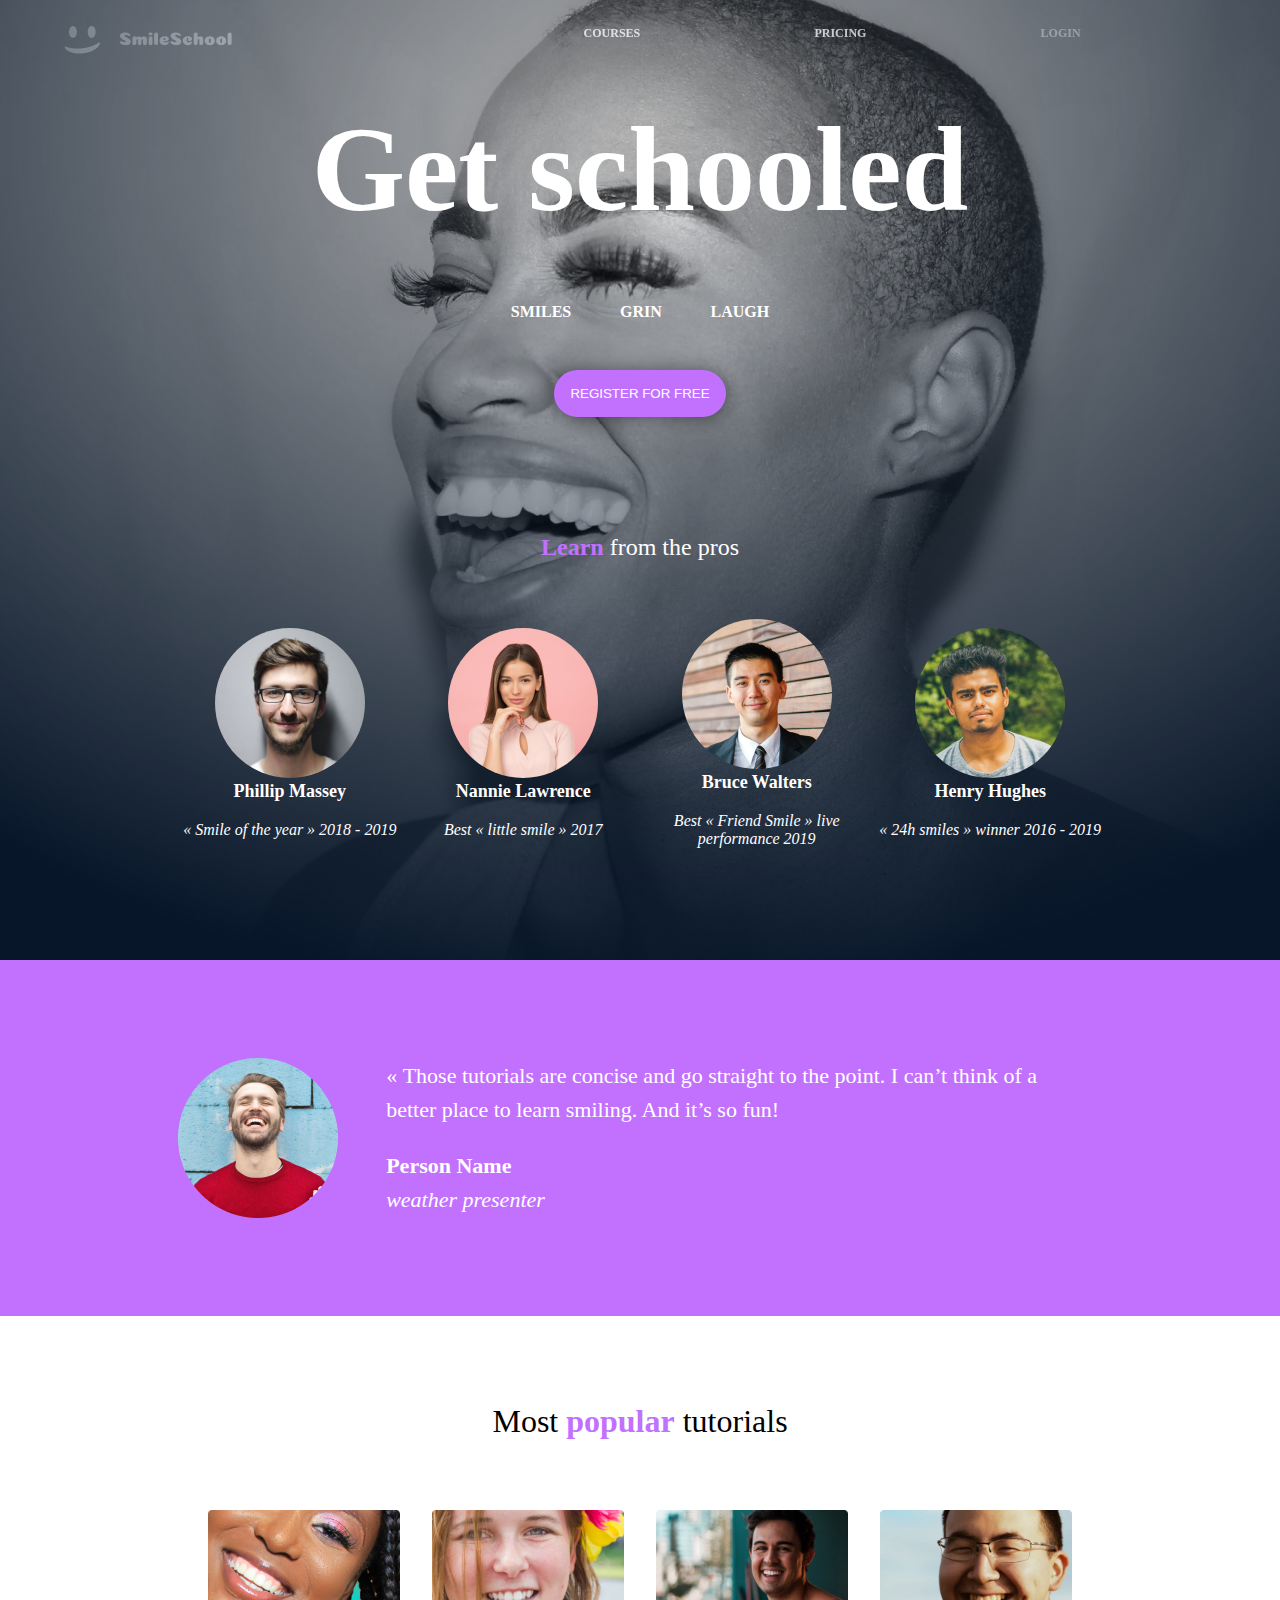
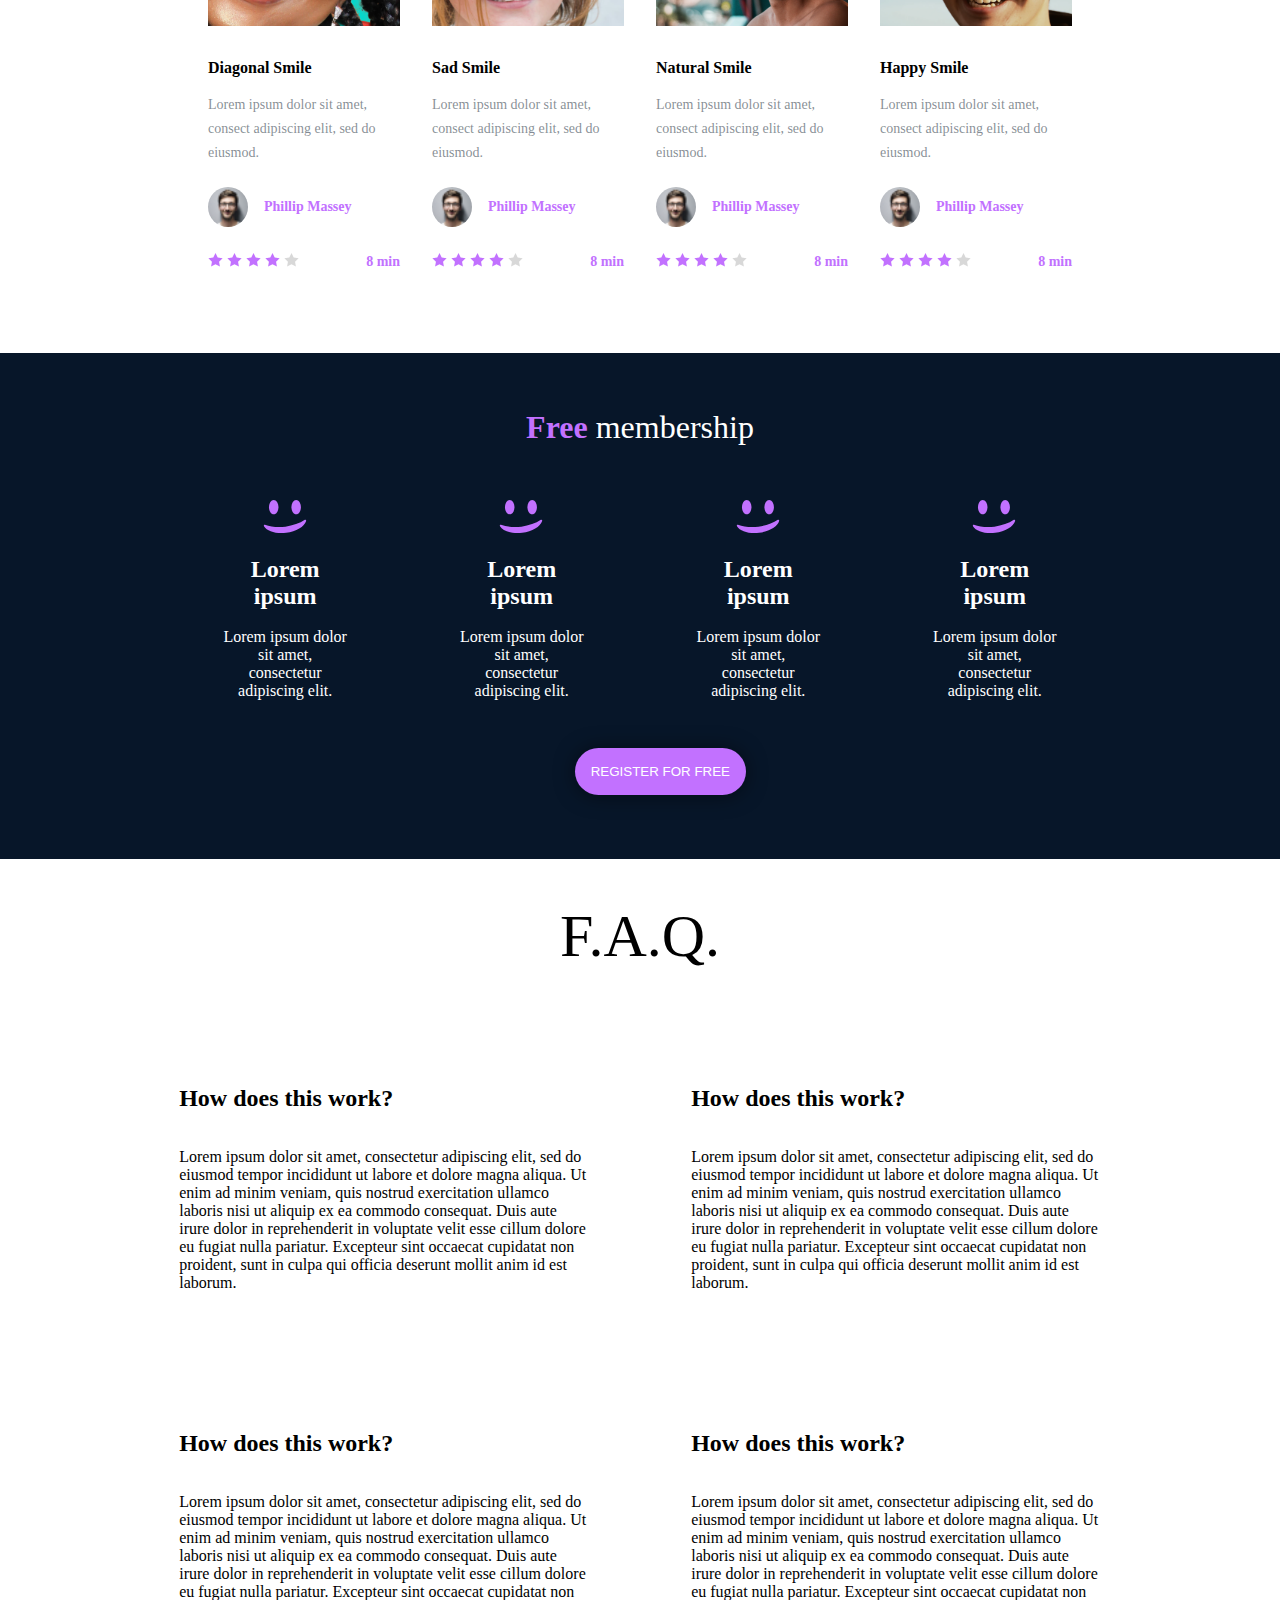
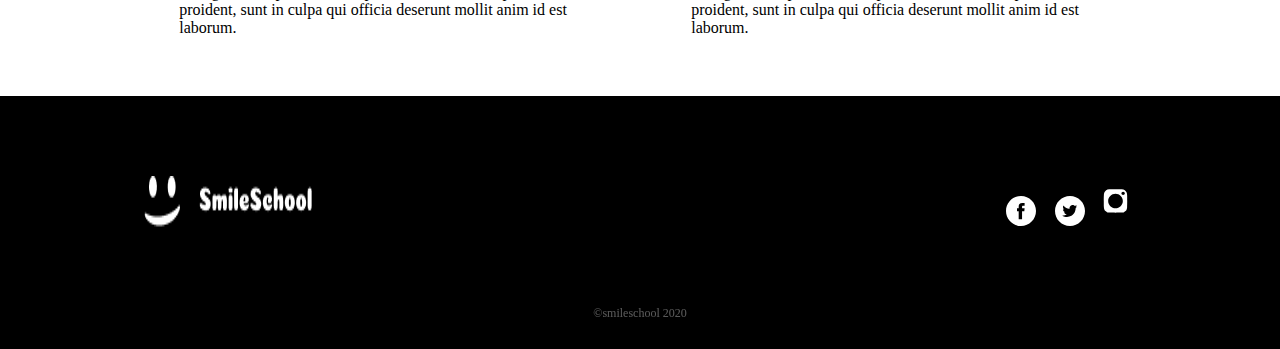
==== commit bca330f1: "did some changes" ====
--- a/css-advanced/index.html
+++ b/css-advanced/index.html
@@ -255,9 +255,9 @@
             <div class="nav-ft">
                 <img src="images/logo.png" alt="">
                 <div>
-                    <a href=""><img src="images/facebook.svg" alt=""></a>
-                    <a href=""><img src="images/twitter.svg" alt=""></a>
-                    <a href=""><img src="images/Combined Shape.svg" alt=""></a>
+                    <a href=""><img src="images/facebook.svg" alt="facebook"></a>
+                    <a href=""><img src="images/twitter.svg" alt="twitter"></a>
+                    <a href=""><img src="images/instagram.svg" alt="instagram" class="instagram"></a>
                 </div>
             </div>
             <p>©smileschool 2020</p>
--- a/css-advanced/styles.css
+++ b/css-advanced/styles.css
@@ -339,14 +339,18 @@
 .nav-ft {
   display: flex;
   justify-content: space-between;
-  padding: 4rem 8rem 4rem 8rem;
+  padding: 4rem 8rem 4rem 8rem ;
 }
 
 .nav-ft div a {
   margin-left: 0.4rem;
   margin-right: 0.5rem;
 }
-
+.instagram{
+  position:relative;
+  height:50px;
+  width:25px;
+}
 .ft-container p {
   color: white;
   opacity: 0.35;
